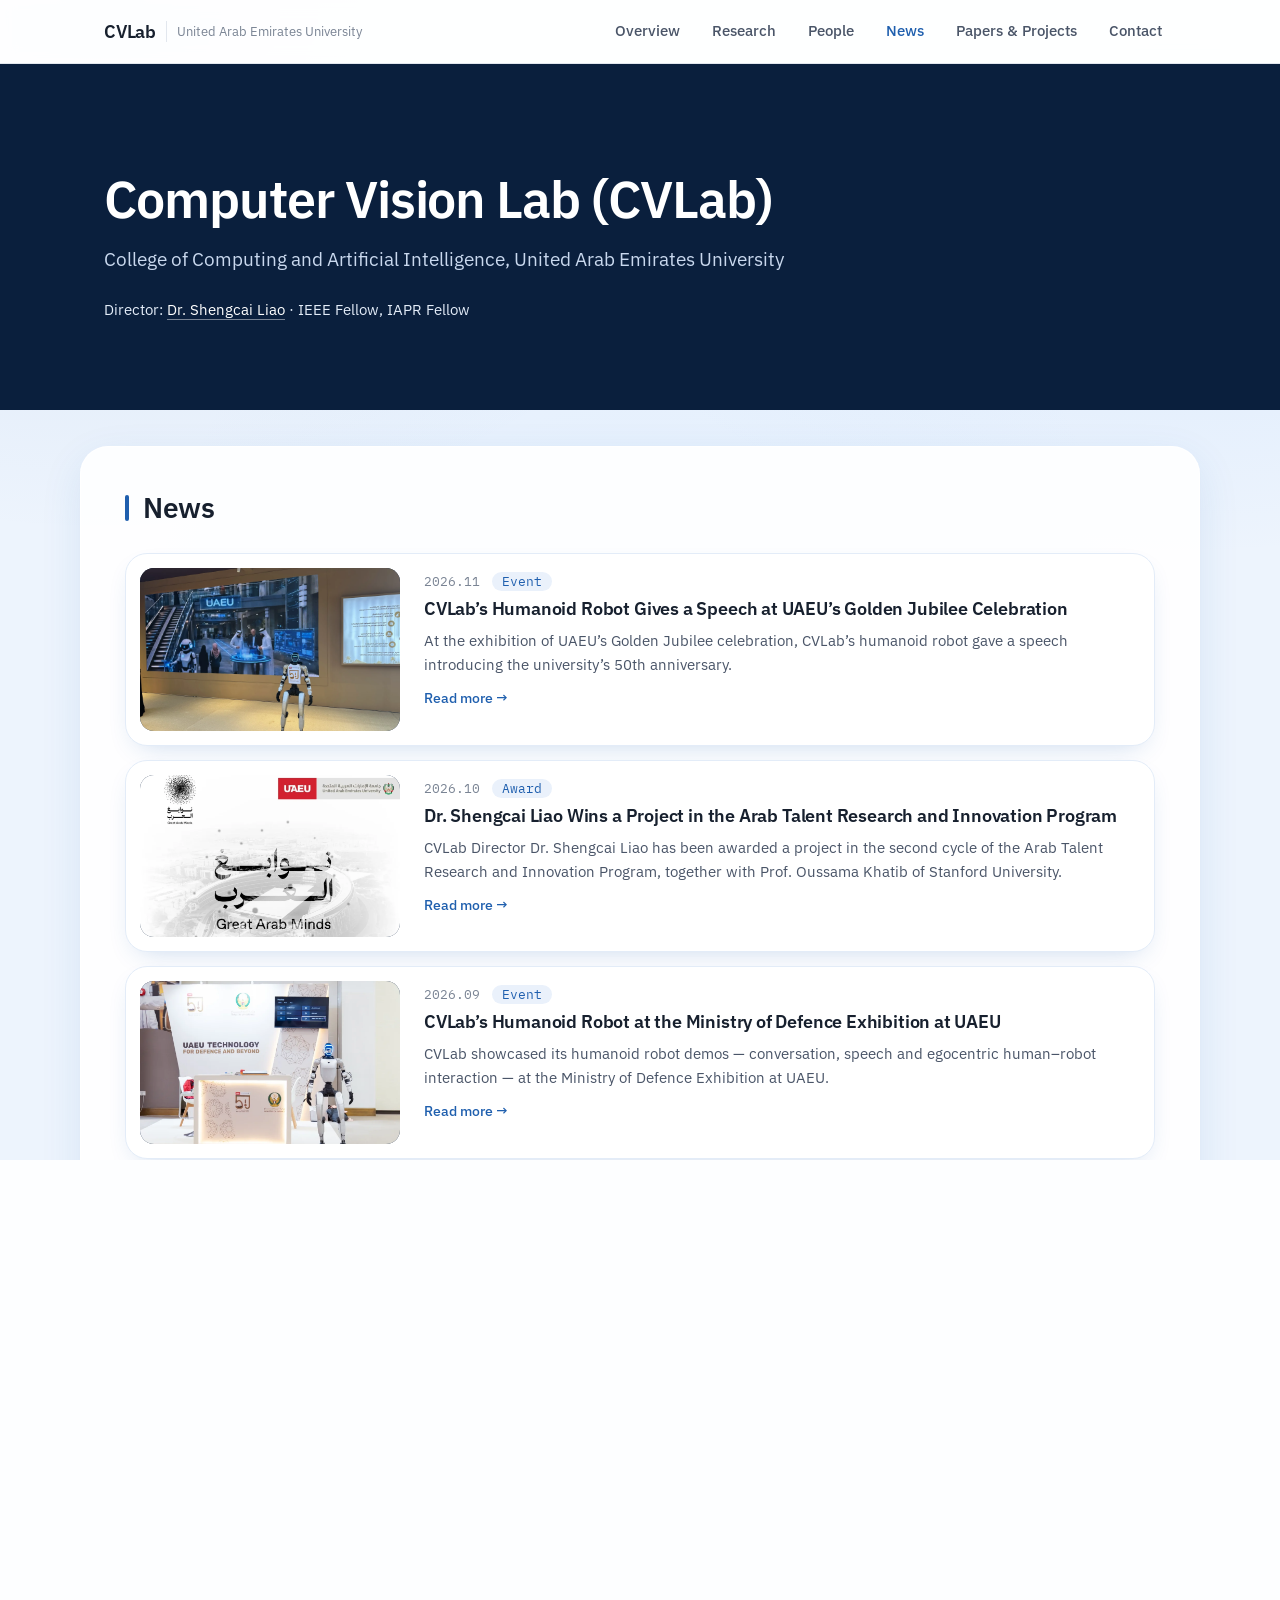
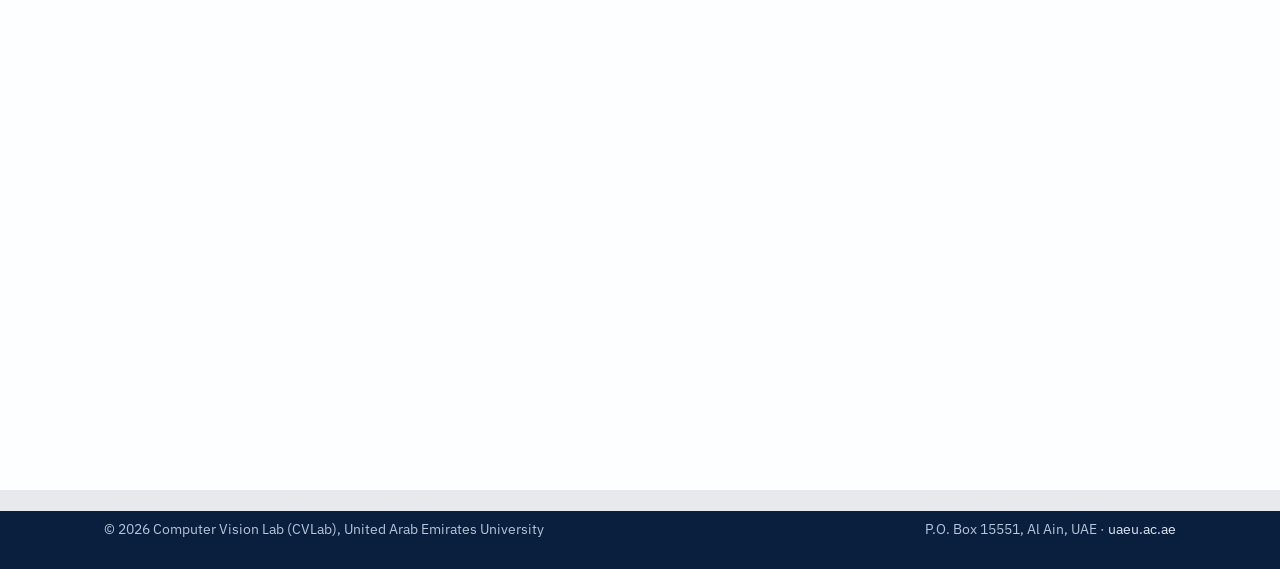
==== news.html @ 84fa1105 "CVLab website Static site for the Computer Vision Lab (CVLab), United Arab Emirates University: over" ====
<!doctype html>
<html lang="en">
<head>
  <meta charset="utf-8">
  <meta name="viewport" content="width=device-width, initial-scale=1">
  <title>News · CVLab UAEU</title>
  <meta name="description" content="The Computer Vision Lab (CVLab) at United Arab Emirates University, directed by Dr. Shengcai Liao. Multimodal LLMs for vision, generative AI for images and videos, and intelligent visual understanding.">
  <meta property="og:title" content="Computer Vision Lab (CVLab) · UAEU">
  <meta property="og:type" content="website">
  <link rel="icon" href="data:,">
  <link rel="preconnect" href="https://fonts.googleapis.com">
  <link rel="preconnect" href="https://fonts.gstatic.com" crossorigin>
  <link href="https://fonts.googleapis.com/css2?family=IBM+Plex+Mono:wght@400;500&family=IBM+Plex+Sans:ital,wght@0,400;0,500;0,600;1,400&display=swap" rel="stylesheet">
  <link rel="stylesheet" href="assets/css/style.css?v=29">
</head>
<body>

<header class="site-header">
  <div class="container header-inner">
    <a class="brand" href="./">
      <span class="brand-name">CVLab</span>
      <span class="brand-sub">United Arab Emirates University</span>
    </a>
    <nav class="nav" id="nav" aria-label="Main">
      <a href="index.html#overview">Overview</a>
      <a href="index.html#research">Research</a>
      <a href="index.html#people">People</a>
      <a href="index.html#news" class="active" aria-current="page">News</a>
      <a href="index.html#publications">Papers &amp; Projects</a>
      <a href="index.html#contact">Contact</a>
    </nav>
    <button class="menu-btn" id="menuBtn" type="button" aria-label="Menu" aria-expanded="false" aria-controls="nav">
      <svg viewBox="0 0 24 24" fill="none" stroke="currentColor" stroke-width="2" stroke-linecap="round"><path d="M4 7h16M4 12h16M4 17h16"/></svg>
    </button>
  </div>
</header>

<main>

  <section class="banner page-banner">
    <div class="container">
      <h1>News</h1>
    </div>
  </section>

  <section class="section">
    <div class="container" id="newsPage"></div>
  </section>

</main>

<footer class="site-footer">
  <div class="container">
    <span>© <span id="year">2026</span> Computer Vision Lab (CVLab), United Arab Emirates University</span>
    <span>P.O. Box 15551, Al Ain, UAE · <a href="https://www.uaeu.ac.ae/" target="_blank" rel="noopener">uaeu.ac.ae</a></span>
  </div>
</footer>

<script src="assets/js/data.js?v=49"></script>
<script src="assets/js/main.js?v=24"></script>
</body>
</html>
---- assets/css/style.css ----
/* CVLab @ UAEU — stylesheet */

:root {
  --blue: #1f5fae;
  --blue-dark: #174a88;
  --blue-soft: #eaf1fb;
  --navy: #0a1f3d;
  --banner: var(--navy);   /* solid color of the top banner (and of news cards without a picture) */
  --text: #17202e;
  --text-2: #4a5568;
  --text-3: #7a8494;
  --line: #e2e7ee;
  --bg: #ffffff;
  --bg-alt: #edf4fd;      /* cream blue: Contact card, Research & News backgrounds */
  --line-alt: #d6e4f6;
  --line-soft: #e3ecf8;
  --radius-lg: 28px;      /* section bubbles */
  --radius: 18px;         /* cards inside sections */
  --shadow-bubble: 0 14px 42px rgba(31, 95, 174, .10), 0 1px 2px rgba(10, 31, 61, .04);
  --shadow-card: 0 10px 28px -14px rgba(31, 95, 174, .30);
  --maxw: 1120px;
  --gutter: 24px;
  --header-h: 64px;
  --font: "IBM Plex Sans", system-ui, -apple-system, "Segoe UI", Roboto, sans-serif;
  --mono: "IBM Plex Mono", ui-monospace, SFMono-Regular, Menlo, monospace;
}

*, *::before, *::after { box-sizing: border-box; }
html { scroll-behavior: smooth; scroll-padding-top: calc(var(--header-h) + 12px); -webkit-text-size-adjust: 100%; }
@media (prefers-reduced-motion: reduce) { html { scroll-behavior: auto; } }
body {
  margin: 0; color: var(--text); font: 400 16px/1.65 var(--font); -webkit-font-smoothing: antialiased;
  background-color: var(--bg-alt);
  background-image:
    radial-gradient(at 8% 0%, rgba(31, 95, 174, .12), transparent 42%),
    radial-gradient(at 92% 12%, rgba(96, 165, 250, .16), transparent 40%),
    radial-gradient(at 50% 75%, rgba(147, 197, 253, .14), transparent 55%);
  background-attachment: fixed;
}
img { display: block; max-width: 100%; }
a { color: var(--blue); text-decoration: none; }
a:hover { text-decoration: underline; text-underline-offset: 3px; }
h1, h2, h3 { margin: 0; line-height: 1.2; font-weight: 600; letter-spacing: -0.01em; }
p { margin: 0 0 1em; }
:focus-visible { outline: 2px solid var(--blue); outline-offset: 2px; }

.container { width: 100%; max-width: var(--maxw); margin: 0 auto; padding: 0 var(--gutter); }
@media (max-width: 560px) { :root { --gutter: 18px; } }

/* ---------- Header ---------- */
.site-header {
  position: sticky; top: 0; z-index: 20; height: var(--header-h);
  background: rgba(255, 255, 255, .96); border-bottom: 1px solid var(--line);
  backdrop-filter: saturate(160%) blur(8px); -webkit-backdrop-filter: saturate(160%) blur(8px);
}
.header-inner { height: 100%; display: flex; align-items: center; gap: 24px; }
.brand { display: flex; align-items: center; gap: 10px; margin-right: auto; color: var(--text); }
.brand:hover { text-decoration: none; }
.brand-name { font-weight: 600; font-size: 18px; letter-spacing: -0.01em; }
.brand-sub { font-size: 13px; color: var(--text-3); padding-left: 10px; border-left: 1px solid var(--line); }
.nav { display: flex; gap: 4px; }
.nav a { color: var(--text-2); font-size: 15px; font-weight: 500; padding: 8px 14px; border-radius: 999px; }
.nav a:hover { color: var(--blue); background: var(--blue-soft); text-decoration: none; }
.nav a.active { color: var(--blue); }
.menu-btn { display: none; width: 40px; height: 40px; border: 1px solid var(--line); border-radius: 8px; background: #fff; cursor: pointer; color: var(--text); }
.menu-btn svg { width: 20px; height: 20px; margin: auto; }
@media (max-width: 880px) {
  .brand-sub { display: none; }
  .menu-btn { display: grid; place-items: center; }
  .nav {
    position: absolute; top: var(--header-h); left: 0; right: 0; flex-direction: column; gap: 0;
    padding: 8px var(--gutter) 16px; background: #fff; border-bottom: 1px solid var(--line);
    box-shadow: 0 12px 24px -16px rgba(10, 31, 61, .25);
    display: none;
  }
  .nav.open { display: flex; }
  .nav a { padding: 12px 4px; font-size: 16px; border-bottom: 1px solid var(--line); border-radius: 0; }
  .nav a:last-child { border-bottom: 0; }
}

/* ---------- Banner ---------- */
.banner { position: relative; color: #fff; background: var(--banner); }
.banner .container { position: relative; padding-top: 104px; padding-bottom: 88px; }
.banner h1 { font-size: clamp(32px, 5vw, 52px); font-weight: 600; letter-spacing: -0.02em; margin-bottom: 14px; }
.banner p { font-size: clamp(16px, 1.8vw, 19px); color: #c9d8ee; margin: 0; max-width: 760px; }
.banner .director { margin-top: 22px; font-size: 15px; color: #e3ecf8; }
.banner .director a { color: #fff; border-bottom: 1px solid rgba(255, 255, 255, .45); }
.banner .director a:hover { text-decoration: none; border-bottom-color: #fff; }
@media (max-width: 560px) { .banner .container { padding-top: 64px; padding-bottom: 56px; } }

/* ---------- Sections ---------- */
.section { padding: 14px 0; }
.banner + .section { padding-top: 36px; }
main > .section:last-child { padding-bottom: 56px; }
.section > .container {
  width: calc(100% - 2 * var(--gutter)); padding: 44px 44px 48px;
  background: rgba(255, 255, 255, .9); border: 1px solid rgba(255, 255, 255, .8);
  border-radius: var(--radius-lg); box-shadow: var(--shadow-bubble);
}
.section-title { font-size: 28px; margin-bottom: 28px; display: flex; align-items: center; gap: 14px; }
.section-title::before { content: ""; width: 4px; height: 26px; background: var(--blue); border-radius: 2px; }
.sub-title { font-size: 19px; margin: 40px 0 16px; }
.muted { color: var(--text-3); }
@media (max-width: 560px) {
  .section { padding: 8px 0; }
  .banner + .section { padding-top: 20px; }
  .section > .container { width: calc(100% - 24px); padding: 28px 18px 32px; border-radius: 22px; }
  .section-title { font-size: 24px; }
}

/* Tabs (initTabs in main.js): the top-bar link picks the one section shown. */
.tabs main > .section:not(.is-active) { display: none; }
.tabs main > .section.is-active { padding-top: 36px; padding-bottom: 56px; animation: tab-in .28s ease both; }
@keyframes tab-in { from { opacity: 0; transform: translateY(8px); } to { opacity: 1; transform: none; } }
@media (prefers-reduced-motion: reduce) { .tabs main > .section.is-active { animation: none; } }
@media (max-width: 560px) { .tabs main > .section.is-active { padding-top: 20px; padding-bottom: 32px; } }
/* Short tabs (e.g. Contact): keep the footer at the bottom of the window. */
body { display: flex; flex-direction: column; min-height: 100vh; }
main { flex: 1 0 auto; }

/* ---------- Overview (text + latest news) ---------- */
.overview { display: grid; grid-template-columns: minmax(0, 1.45fr) minmax(0, 1fr); gap: 44px; align-items: center; }
@media (max-width: 900px) { .overview { grid-template-columns: 1fr; gap: 28px; } }
.overview-text p { font-size: 17px; color: var(--text-2); line-height: 1.75; }
.overview-text p:last-child { margin-bottom: 0; }

/* Latest news next to the Overview, one at a time */
.news-spot { padding: 14px 14px 10px; border: 1px solid var(--line-soft); border-radius: 22px; background: #fff; box-shadow: var(--shadow-card); }
.news-spot[hidden] { display: none; }
.spot-head { display: flex; align-items: center; justify-content: space-between; gap: 12px; padding: 2px 4px 12px; }
.spot-label { font: 600 12.5px var(--mono); letter-spacing: .06em; text-transform: uppercase; color: var(--blue); }
.spot-all { font-size: 13.5px; font-weight: 500; }
.spot-viewport { overflow: hidden; border-radius: 14px; }
.spot-track { display: flex; transition: transform .6s cubic-bezier(.22, .61, .36, 1); }
@media (prefers-reduced-motion: reduce) { .spot-track { transition: none; } }
.spot-slide { flex: 0 0 100%; min-width: 0; display: block; color: inherit; }
a.spot-slide:hover { text-decoration: none; }
a.spot-slide:hover .spot-title { color: var(--blue); }
.spot-body { padding: 12px 4px 2px; }
.spot-title {
  margin: 6px 0 0; font-size: 16.5px; font-weight: 600; line-height: 1.4; color: var(--text); transition: color .2s ease;
  display: -webkit-box; -webkit-line-clamp: 2; -webkit-box-orient: vertical; overflow: hidden; min-height: 2.8em;
}
.spot-dots { display: flex; justify-content: center; gap: 2px; padding-top: 8px; }
.spot-dot { width: 26px; height: 22px; padding: 0; border: 0; background: none; cursor: pointer; display: grid; place-items: center; }
.spot-dot::before { content: ""; width: 8px; height: 8px; border-radius: 999px; background: var(--line-alt); transition: width .3s ease, background .3s ease; }
.spot-dot.is-active::before { width: 22px; background: var(--blue); }

/* ---------- Contact ---------- */
.contact-grid { display: grid; grid-template-columns: 1.3fr 1fr 1fr; gap: 14px; }
.contact-item { display: flex; gap: 14px; align-items: flex-start; padding: 22px; border-radius: var(--radius); background: linear-gradient(170deg, #e8f1fd, var(--bg-alt)); }
.contact-icon { flex: none; width: 42px; height: 42px; border-radius: 50%; background: #fff; color: var(--blue); display: grid; place-items: center; box-shadow: 0 2px 8px rgba(31, 95, 174, .12); }
.contact-icon svg { width: 20px; height: 20px; }
.contact-item h3 { font-size: 12.5px; font-weight: 600; color: var(--text-3); text-transform: uppercase; letter-spacing: .07em; margin: 2px 0 6px; }
.contact-item address, .contact-item p { font-style: normal; margin: 0; color: var(--text-2); line-height: 1.7; }
.contact-item address strong { color: var(--text); font-weight: 600; }
@media (max-width: 860px) { .contact-grid { grid-template-columns: 1fr; } }

/* ---------- Research ---------- */
.interests { list-style: none; margin: 0; padding: 0; display: grid; grid-template-columns: repeat(3, 1fr); gap: 14px; counter-reset: ri; }
@media (max-width: 860px) { .interests { grid-template-columns: repeat(2, 1fr); } }
@media (max-width: 520px) { .interests { grid-template-columns: 1fr; } }
.interests li { counter-increment: ri; background: linear-gradient(170deg, #e8f1fd, var(--bg-alt)); border-radius: var(--radius); padding: 18px 20px 22px; font-weight: 500; line-height: 1.45; transition: transform .2s ease, box-shadow .2s ease; }
.interests li:hover { transform: translateY(-2px); box-shadow: var(--shadow-card); }
.interests li::before { content: counter(ri, decimal-leading-zero); display: block; width: fit-content; font-family: var(--mono); font-size: 12.5px; color: var(--blue); background: #fff; border-radius: 999px; padding: 2px 10px; margin-bottom: 12px; box-shadow: 0 2px 8px rgba(31, 95, 174, .10); }
.objectives { list-style: none; margin: 0; padding: 0; columns: 2; column-gap: 40px; }
.objectives li { break-inside: avoid; position: relative; padding: 7px 0 7px 26px; color: var(--text-2); }
.objectives li::before { content: ""; position: absolute; left: 2px; top: 15px; width: 10px; height: 6px; border-left: 2px solid var(--blue); border-bottom: 2px solid var(--blue); transform: rotate(-45deg); }
@media (max-width: 680px) { .objectives { columns: 1; } }

/* ---------- People ---------- */
.group + .group { margin-top: 36px; }
.group h3 { font-size: 15px; font-weight: 600; color: var(--text-3); text-transform: uppercase; letter-spacing: .06em; margin-bottom: 14px; }
.people-grid { display: grid; grid-template-columns: repeat(3, 1fr); gap: 14px; }
@media (max-width: 860px) { .people-grid { grid-template-columns: repeat(2, 1fr); } }
@media (max-width: 560px) { .people-grid { grid-template-columns: 1fr; } }
.person { display: flex; gap: 14px; align-items: flex-start; padding: 16px 18px; border: 1px solid var(--line-soft); border-radius: var(--radius); background: #fff; box-shadow: var(--shadow-card); }
.avatar { position: relative; flex: none; width: 64px; height: 64px; border-radius: 50%; overflow: hidden; background: linear-gradient(150deg, #dbe9fc, var(--blue-soft)); box-shadow: 0 0 0 3px #fff, 0 0 0 4px var(--line-alt); color: var(--blue); display: grid; place-items: center; font-weight: 600; font-size: 20px; }
.avatar img { position: absolute; inset: 0; width: 100%; height: 100%; object-fit: cover; }
.person-name { font-weight: 600; font-size: 16px; line-height: 1.3; }
.person-role { font-size: 14px; color: var(--text-2); margin-top: 2px; }
.person-note { font-size: 13.5px; color: var(--text-3); margin-top: 6px; }
.person-name a { color: inherit; }
.person-name a:hover { color: var(--blue); }
/* Director: a full-width card on its own row */
.person.lead { grid-column: 1 / -1; align-items: center; gap: 22px; padding: 22px 26px; background: linear-gradient(100deg, #fff 35%, #eaf2fd 100%); }
.person.lead .avatar { width: 96px; height: 96px; font-size: 26px; }
.person.lead .person-name { font-size: 20px; }
.person.lead .person-role { font-size: 15px; }
.person.lead:has(.person-bio) { display: grid; grid-template-columns: auto minmax(220px, auto) 1fr; }
.person-bio { margin: 0; padding-left: 26px; border-left: 1px solid var(--line-alt); font-size: 14.5px; line-height: 1.7; color: var(--text-2); }
@media (max-width: 860px) {
  .person.lead:has(.person-bio) { grid-template-columns: auto 1fr; }
  .person-bio { grid-column: 1 / -1; padding: 14px 0 0; border-left: 0; border-top: 1px solid var(--line-alt); }
}
@media (max-width: 560px) {
  .person.lead { gap: 16px; padding: 18px; }
  .person.lead .avatar { width: 72px; height: 72px; font-size: 22px; }
  .person.lead .person-name { font-size: 18px; }
  .person.lead .person-role { font-size: 14px; }
}
.join-note { margin-top: 32px; padding: 18px 22px; border-radius: var(--radius); background: var(--bg-alt); color: var(--text-2); font-size: 15px; }
.join-note strong { color: var(--text); }

/* ---------- News ---------- */
.section-head { display: flex; align-items: center; justify-content: space-between; gap: 16px; margin-bottom: 28px; }
.section-head .section-title { margin-bottom: 0; }
/* Pager under News and Featured Papers and Projects (← Prev 1 2 3 Next →) */
.pager { display: flex; flex-wrap: wrap; justify-content: center; align-items: center; gap: 8px; margin-top: 28px; }
.pager[hidden] { display: none; }
.pager a, .pager span {
  min-width: 40px; height: 40px; padding: 0 14px; display: inline-flex; align-items: center; justify-content: center;
  border-radius: 999px; font-size: 14.5px; font-weight: 500; color: var(--text-2);
  background: #fff; border: 1px solid var(--line-soft); box-shadow: 0 6px 16px rgba(31, 95, 174, .06);
}
.pager a:hover { text-decoration: none; color: var(--blue); border-color: var(--line-alt); }
.pager .is-current { color: #fff; background: var(--blue); border-color: var(--blue); }
.pager .is-disabled { opacity: .4; box-shadow: none; }
.news-list { display: grid; gap: 14px; }
.news-card {
  display: grid; grid-template-columns: 260px 1fr; gap: 24px; align-items: start;
  padding: 14px; border: 1px solid var(--line-soft); border-radius: 22px; background: #fff; color: inherit;
  box-shadow: var(--shadow-card); transition: transform .2s ease, border-color .2s ease, box-shadow .2s ease;
}
a.news-card:hover { text-decoration: none; transform: translateY(-2px); border-color: var(--line-alt); box-shadow: 0 16px 36px -16px rgba(31, 95, 174, .38); }
a.news-card:hover .news-title { color: var(--blue); }
.thumb {
  position: relative; aspect-ratio: 16 / 10; border-radius: 14px; overflow: hidden;
  background: var(--banner);
}
.thumb img { position: absolute; inset: 0; width: 100%; height: 100%; object-fit: cover; }
.thumb-label { position: absolute; left: 10px; bottom: 10px; z-index: 1; color: #fff; font: 500 12.5px/1.2 var(--mono); letter-spacing: .03em; padding: 5px 11px; border-radius: 999px; background: rgba(6, 16, 31, .45); border: 1px solid rgba(255, 255, 255, .18); -webkit-backdrop-filter: blur(6px); backdrop-filter: blur(6px); }
.thumb.has-img .thumb-label { display: none; }
.news-body { padding: 4px 6px 4px 0; min-width: 0; }
.news-meta { display: flex; flex-wrap: wrap; align-items: center; gap: 6px 12px; font: 13px var(--mono); color: var(--text-3); }
.news-tag { color: var(--blue); background: var(--blue-soft); border-radius: 999px; padding: 1px 10px; }
.news-title { font-size: 18px; font-weight: 600; line-height: 1.35; margin: 6px 0 8px; color: var(--text); transition: color .2s ease; }
.news-summary { margin: 0; color: var(--text-2); font-size: 15px; line-height: 1.6; display: -webkit-box; -webkit-line-clamp: 3; -webkit-box-orient: vertical; overflow: hidden; }
.news-summary b { color: var(--text); font-weight: 600; }
.read-more { display: inline-block; margin-top: 10px; font-size: 14px; font-weight: 500; color: var(--blue); }
@media (max-width: 680px) {
  .news-card { grid-template-columns: 1fr; gap: 12px; padding: 12px; }
  .news-body { padding: 0 4px 4px; }
}

/* News article (news.html?id=…) */
.page-banner .container { padding-top: 56px; padding-bottom: 48px; }
.page-banner h1 { font-size: clamp(28px, 4vw, 40px); margin: 0; }
.article { max-width: 800px; }
.article-back { font-size: 15px; }
.article h1 { font-size: clamp(26px, 3.6vw, 38px); line-height: 1.25; margin: 10px 0 22px; letter-spacing: -0.015em; }
.article-cover { margin: 28px 0 8px; border-radius: var(--radius); overflow: hidden; }
.article-cover img { width: 100%; }
.article-body { margin-top: 24px; }
.article-body p { font-size: 17px; line-height: 1.8; color: var(--text-2); }
.article-figure { margin: 8px 0 24px; text-align: center; }
.article-figure img { display: inline-block; max-width: 100%; height: auto; border-radius: 12px; }
.article-figure figcaption { margin-top: 8px; font-size: 14px; color: var(--text-3); }
/* Pictures side by side (two per line), as in the original posts */
.article-row { display: flex; flex-wrap: wrap; justify-content: center; gap: 12px; margin: 8px 0 24px; }
.article-row .article-figure { flex: 0 1 calc(50% - 6px); margin: 0; }
.article-row:empty { display: none; }
@media (max-width: 560px) { .article-row .article-figure { flex-basis: 100%; } }
.article-table { width: 100%; border-collapse: collapse; margin: 4px 0 24px; font-size: 15px; }
.article-table th, .article-table td { padding: 10px 14px; border-bottom: 1px solid var(--line-soft); text-align: center; }
.article-table th:first-child, .article-table td:first-child { text-align: left; }
.article-table thead th { background: var(--bg-alt); color: var(--text); font-weight: 600; }
.article-table thead th:first-child { border-radius: 10px 0 0 10px; }
.article-table thead th:last-child { border-radius: 0 10px 10px 0; }
@media (max-width: 560px) { .article-table { font-size: 14px; } .article-table th, .article-table td { padding: 8px 6px; } }
.gallery { display: grid; grid-template-columns: repeat(auto-fill, minmax(240px, 1fr)); gap: 14px; margin: 28px 0; }
.gallery figure { margin: 0; }
.gallery img { width: 100%; aspect-ratio: 4 / 3; object-fit: cover; border-radius: 14px; }
.gallery figcaption { margin-top: 6px; font-size: 13.5px; color: var(--text-3); }

/* ---------- Featured papers ---------- */
.paper-list { display: grid; gap: 14px; }
.paper-card {
  display: grid; grid-template-columns: 320px 1fr; gap: 24px; align-items: start;
  padding: 14px; border: 1px solid var(--line-soft); border-radius: 22px; background: #fff; box-shadow: var(--shadow-card);
}
.paper-thumb {
  position: relative; aspect-ratio: 16 / 10; border-radius: 14px; overflow: hidden;
  display: flex; flex-direction: column; align-items: center; justify-content: center; gap: 2px;
  background: radial-gradient(circle at 78% 18%, #d6e6fb, transparent 55%), linear-gradient(150deg, #f1f7fe, #e2edfb);
  color: var(--blue);
}
.paper-thumb::before {
  content: ""; position: absolute; inset: 0;
  background-image: linear-gradient(rgba(31, 95, 174, .07) 1px, transparent 1px), linear-gradient(90deg, rgba(31, 95, 174, .07) 1px, transparent 1px);
  background-size: 22px 22px;
}
.paper-thumb-venue { position: relative; font-size: 30px; font-weight: 600; letter-spacing: -0.01em; }
.paper-thumb-year { position: relative; font: 13px var(--mono); color: var(--text-3); }
.paper-thumb img { position: absolute; inset: 0; width: 100%; height: 100%; object-fit: contain; }
a.paper-thumb:hover { text-decoration: none; }
/* Main figures are wide: once loaded, the box takes the figure's own shape. */
.paper-thumb.has-img {
  display: block; aspect-ratio: auto; padding: 8px; background: #fff; cursor: zoom-in;
  box-shadow: inset 0 0 0 1px var(--line-soft); transition: box-shadow .2s;
}
.paper-thumb.has-img:hover { box-shadow: inset 0 0 0 1px var(--line-alt), 0 8px 20px rgba(31, 95, 174, .14); }
.paper-thumb.has-img img { position: static; display: block; height: auto; border-radius: 6px; }
.paper-thumb.has-img::before, .paper-thumb.has-img span { display: none; }
.paper-body { padding: 4px 6px 4px 0; min-width: 0; }
.paper-title { font-size: 18px; font-weight: 600; line-height: 1.35; margin: 8px 0 6px; color: var(--text); }
.paper-authors { margin: 0 0 8px; font-size: 14px; color: var(--text-3); line-height: 1.55; }
.paper-authors .author-lab { color: var(--text-2); font-weight: 600; }
.paper-summary { margin: 0; font-size: 15px; color: var(--text-2); line-height: 1.6; }
.paper-body .pub-links { display: flex; margin: 12px 0 0; }
@media (max-width: 680px) {
  .paper-card { grid-template-columns: 1fr; gap: 12px; padding: 12px; }
  .paper-body { padding: 0 4px 4px; }
}

/* ---------- Publications ---------- */
.pub-year { font-size: 18px; font-weight: 600; margin: 32px 0 6px; padding-bottom: 8px; border-bottom: 1px solid var(--line); }
.pub-year:first-of-type { margin-top: 0; }
.pubs { margin: 0; padding-left: 28px; }
.pubs li { padding: 10px 0 10px 4px; color: var(--text-2); line-height: 1.6; }
.pubs li::marker { color: var(--text-3); font-size: 14px; }
.pubs .title { color: var(--text); font-weight: 500; }
.pubs .venue em { font-style: italic; }
.pubs .venue b { font-style: italic; font-weight: 600; color: var(--text); }
.pubs .author-lab { color: var(--text); font-weight: 600; }
.pub-links { display: inline-flex; flex-wrap: wrap; gap: 6px; margin-left: 8px; vertical-align: 1px; }
.pub-links a { font-size: 12.5px; font-weight: 500; line-height: 1.6; padding: 1px 11px; border-radius: 999px; background: var(--blue-soft); }
.pub-links a:hover { text-decoration: none; background: var(--blue); color: #fff; }
.pub-foot { margin-top: 28px; font-size: 15px; color: var(--text-2); }
.pub-foot .note { color: var(--text-3); font-size: 14px; }

/* ---------- Footer ---------- */
.site-footer { background: var(--navy); color: #b7c5da; font-size: 14px; padding: 28px 0; }
.site-footer .container { display: flex; justify-content: space-between; gap: 12px 24px; flex-wrap: wrap; }
.site-footer a { color: #dce7f6; }
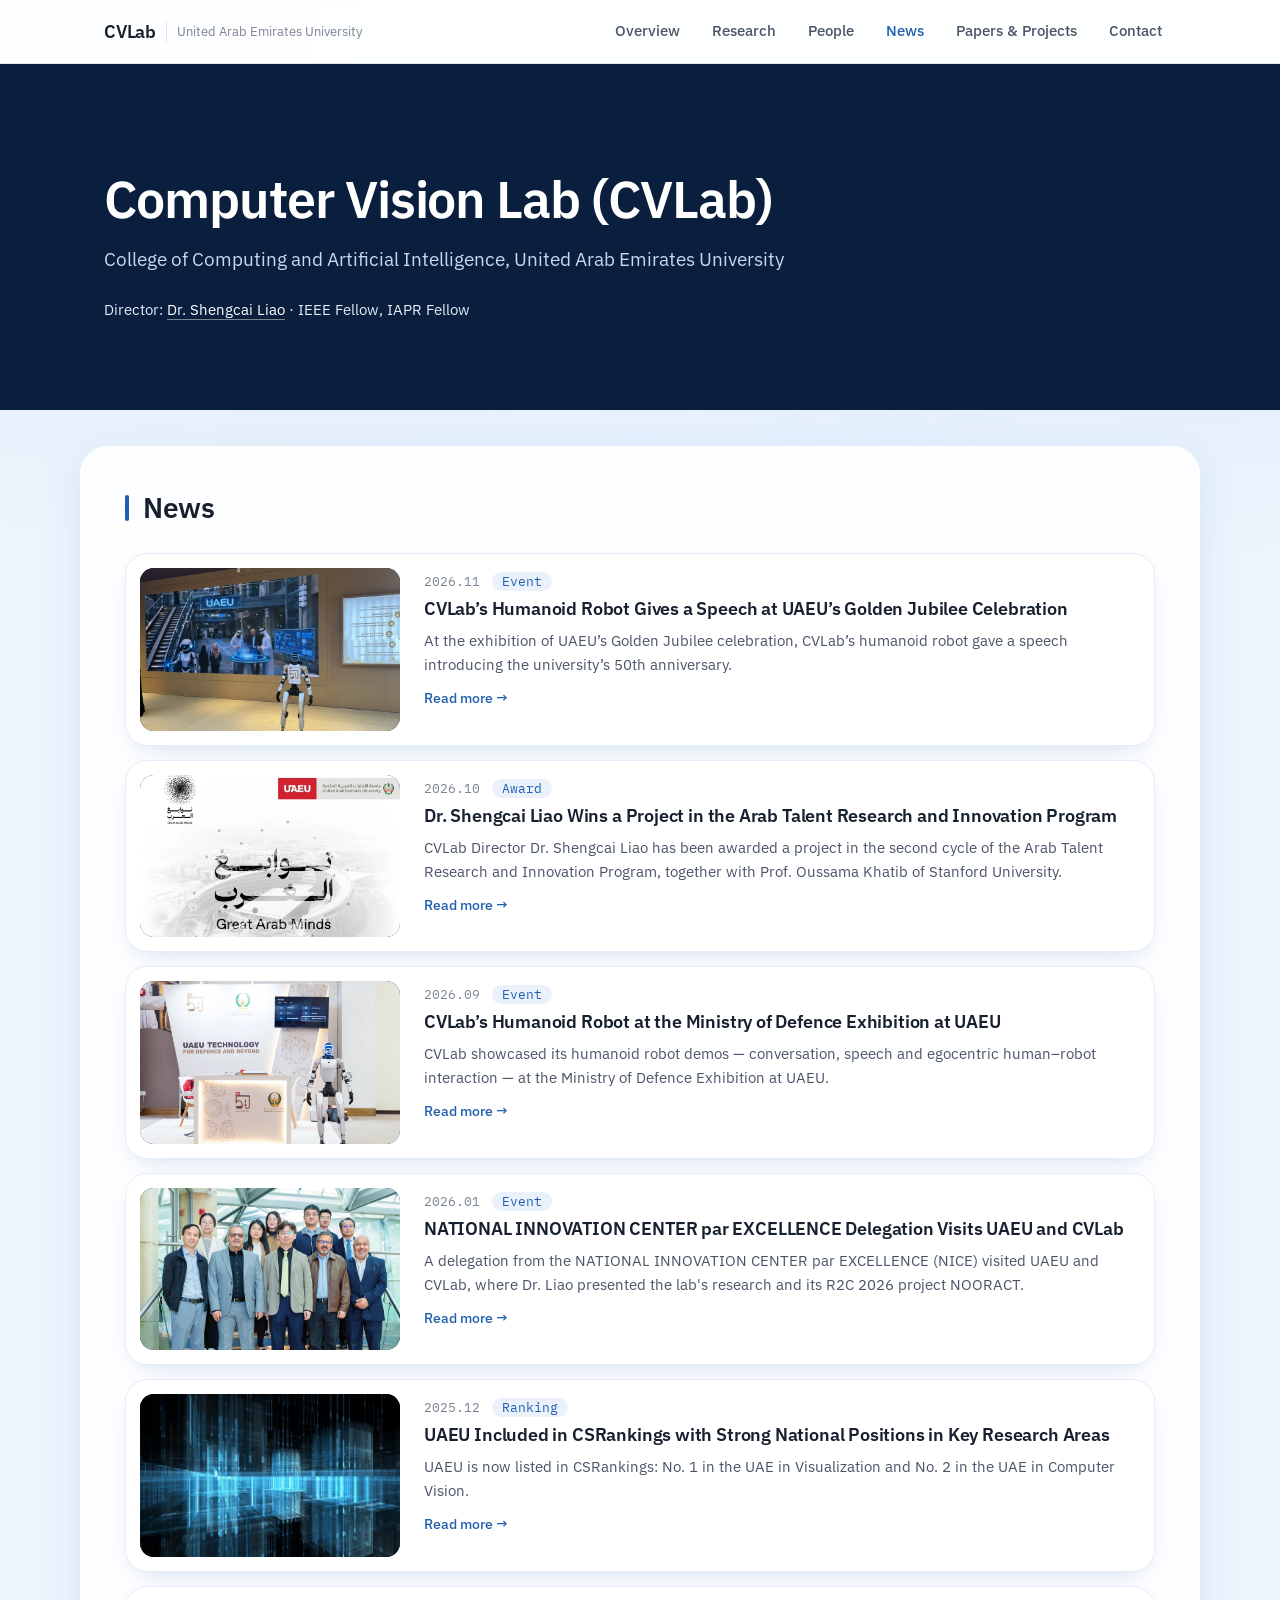
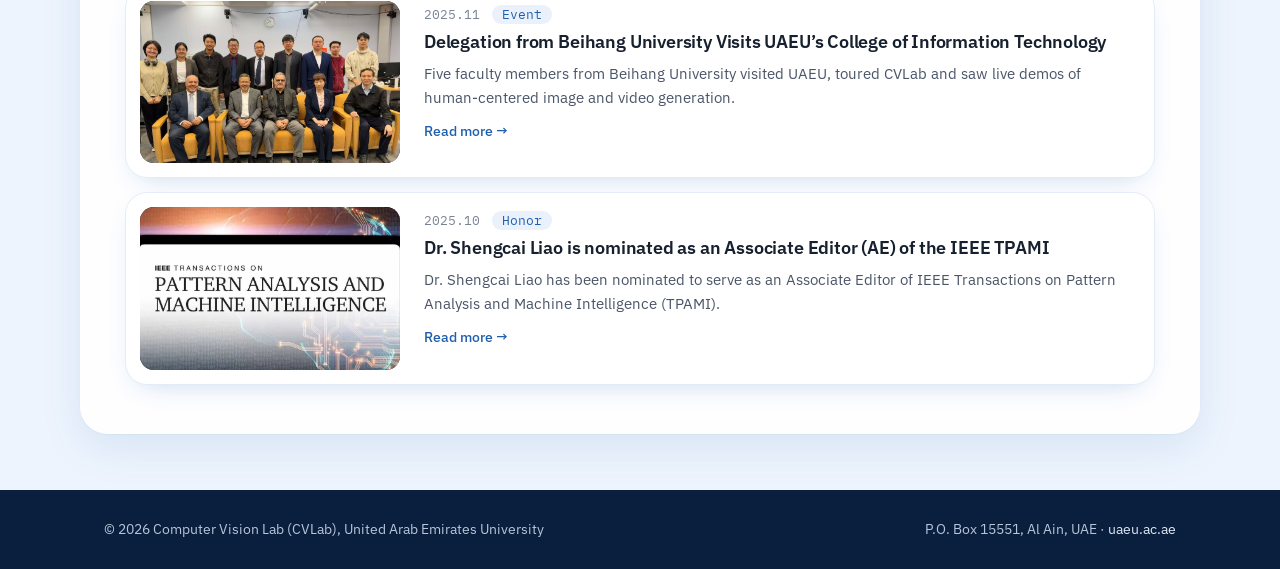
==== commit f8c43b25: "Add photo for Longyu Zhou Co-Authored-By: Claude Opus 5.5 <noreply@anthropic.com>" ====
--- a/news.html
+++ b/news.html
@@ -56,7 +56,7 @@
   </div>
 </footer>
 
-<script src="assets/js/data.js?v=49"></script>
+<script src="assets/js/data.js?v=50"></script>
 <script src="assets/js/main.js?v=24"></script>
 </body>
 </html>
